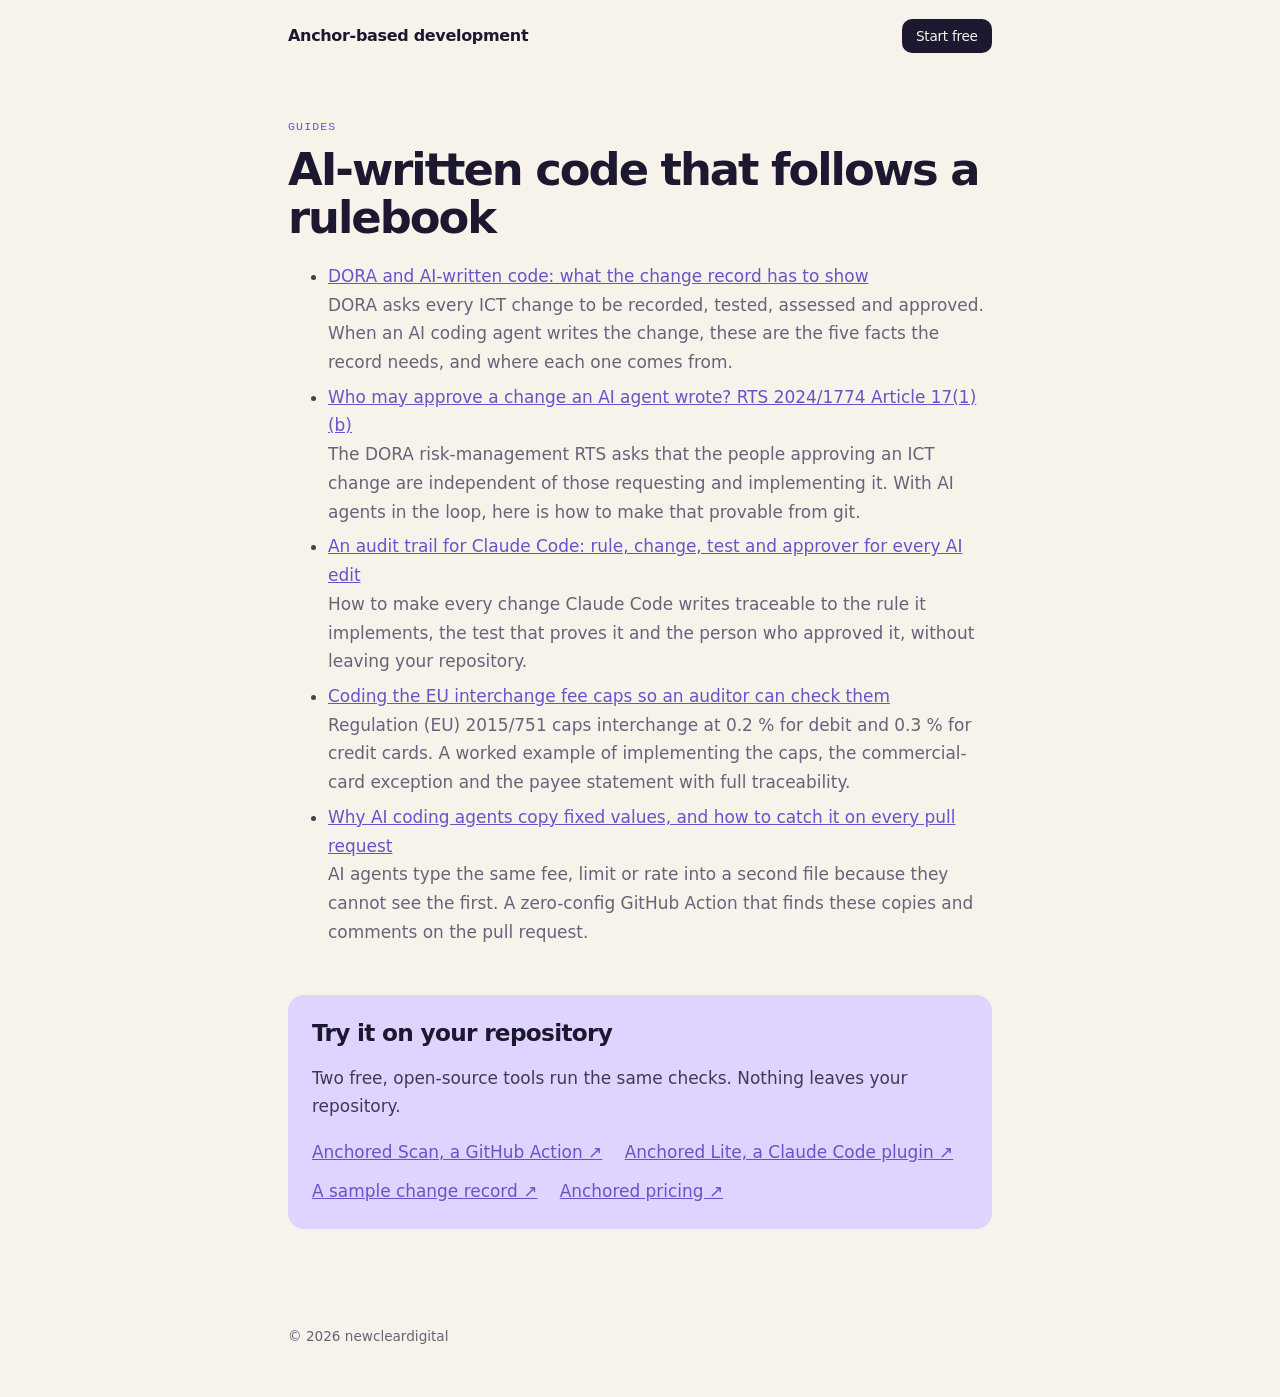
==== guides/index.html @ 083dac3a "Start free (Anchored Scan + Lite), Solo/Team/Design Partner, email instead of calls, sample DORA cha" ====
<!doctype html>
<html lang="en"><head>
<meta charset="utf-8"><meta name="viewport" content="width=device-width,initial-scale=1">
<title>Guides: AI-written code that follows a rulebook</title>
<meta name="description" content="Guides on DORA change records for AI-written code, approval independence, Claude Code audit trails, the EU interchange fee caps and copied fixed values.">
<link rel="canonical" href="https://anchored.newcleardigital.com/guides/">
<link rel="icon" href="../favicon.svg" type="image/svg+xml">
<style>
@font-face{font-family:"Space Grotesk";src:url(../fonts/space-grotesk.woff2) format("woff2");font-weight:300 700;font-display:swap}
@font-face{font-family:"DM Sans";src:url(../fonts/dm-sans.woff2) format("woff2");font-weight:100 1000;font-display:swap}
@font-face{font-family:"DM Mono";src:url(../fonts/dm-mono-400.woff2) format("woff2");font-weight:400;font-display:swap}
:root{--cream:#f7f2ea;--paper:#fffdf9;--ink:#1b1830;--muted:#67637a;--line:rgba(27,24,48,.12);--accent:#6a52c9;--lav-card:#ded4ff;--code:#17142b;--on-code:#ece8fb;
  --head:"Space Grotesk","Helvetica Neue",system-ui,sans-serif;--sans:"DM Sans","Helvetica Neue",system-ui,sans-serif;--mono:"DM Mono",ui-monospace,Menlo,Consolas,monospace;color-scheme:light}
@media (prefers-color-scheme:dark){:root:not([data-theme="light"]){--cream:#13111f;--paper:#1d1a2e;--ink:#f2eefa;--muted:#aaa6ba;--line:rgba(255,255,255,.12);--accent:#b9a6ff;--lav-card:#2d2750;color-scheme:dark}}
:root[data-theme="dark"]{--cream:#13111f;--paper:#1d1a2e;--ink:#f2eefa;--muted:#aaa6ba;--line:rgba(255,255,255,.12);--accent:#b9a6ff;--lav-card:#2d2750;color-scheme:dark}
*{box-sizing:border-box}html{-webkit-text-size-adjust:100%}
body{margin:0;background:var(--cream);color:var(--ink);font:400 1.06rem/1.7 var(--sans)}
a{color:var(--accent)}
.top{display:flex;justify-content:space-between;align-items:center;gap:1rem;max-width:46rem;margin:0 auto;padding:1.2rem 16px}
.top a{color:var(--ink);text-decoration:none;font:600 1rem var(--head);letter-spacing:-.02em}
.top .cta{font:500 .85rem var(--sans);padding:.55rem .9rem;border-radius:10px;background:var(--ink);color:var(--cream)}
main{max-width:46rem;margin:0 auto;padding:1rem 16px 4rem}
.eyebrow{font:400 .72rem var(--mono);letter-spacing:.1em;text-transform:uppercase;color:var(--accent);margin:2rem 0 .8rem}
h1{font:600 clamp(1.9rem,5vw,2.8rem)/1.08 var(--head);letter-spacing:-.045em;margin:0 0 1.2rem}
h2{font:600 1.45rem/1.2 var(--head);letter-spacing:-.03em;margin:2.4rem 0 .8rem}
.lede{font-size:1.15rem;color:var(--ink)}
p,li{color:color-mix(in srgb,var(--ink) 82%,transparent)}
li{margin:.35rem 0}
code{font:400 .9em var(--mono);background:var(--paper);border:1px solid var(--line);border-radius:5px;padding:.05em .3em}
pre{background:var(--code);color:var(--on-code);font:400 .82rem/1.6 var(--mono);padding:1rem 1.1rem;border-radius:12px;overflow-x:auto}
table{width:100%;border-collapse:collapse;font-size:.95rem;display:block;overflow-x:auto}
th,td{text-align:left;vertical-align:top;padding:.6rem .7rem;border-bottom:1px solid var(--line)}
th{font:600 .9rem var(--head)}
.box{margin-top:3rem;padding:1.5rem;border-radius:16px;background:var(--lav-card)}
.box h2{margin-top:0}
.box .links{display:flex;flex-wrap:wrap;gap:.6rem 1.4rem}
.faq dt{font:600 1.05rem var(--head);margin-top:1.2rem}.faq dd{margin:.3rem 0 0;color:var(--muted)}
.more{margin-top:3rem;border-top:1px solid var(--line);padding-top:1.4rem}
.more ul{padding-left:1.1rem}
footer{max-width:46rem;margin:0 auto;padding:2rem 16px 3rem;color:var(--muted);font-size:.85rem}
</style>
</head><body>
<header class="top"><a href="../">Anchor-based development</a><a class="cta" href="../#start">Start free</a></header>
<main><p class="eyebrow">Guides</p><h1>AI-written code that follows a rulebook</h1><ul><li><a href="dora-ai-written-code.html">DORA and AI-written code: what the change record has to show</a><br><span style="color:var(--muted)">DORA asks every ICT change to be recorded, tested, assessed and approved. When an AI coding agent writes the change, these are the five facts the record needs, and where each one comes from.</span></li><li><a href="ai-change-approval-independence.html">Who may approve a change an AI agent wrote? RTS 2024/1774 Article 17(1)(b)</a><br><span style="color:var(--muted)">The DORA risk-management RTS asks that the people approving an ICT change are independent of those requesting and implementing it. With AI agents in the loop, here is how to make that provable from git.</span></li><li><a href="claude-code-audit-trail.html">An audit trail for Claude Code: rule, change, test and approver for every AI edit</a><br><span style="color:var(--muted)">How to make every change Claude Code writes traceable to the rule it implements, the test that proves it and the person who approved it, without leaving your repository.</span></li><li><a href="interchange-fee-caps-in-code.html">Coding the EU interchange fee caps so an auditor can check them</a><br><span style="color:var(--muted)">Regulation (EU) 2015/751 caps interchange at 0.2 % for debit and 0.3 % for credit cards. A worked example of implementing the caps, the commercial-card exception and the payee statement with full traceability.</span></li><li><a href="ai-agents-copy-fixed-values.html">Why AI coding agents copy fixed values, and how to catch it on every pull request</a><br><span style="color:var(--muted)">AI agents type the same fee, limit or rate into a second file because they cannot see the first. A zero-config GitHub Action that finds these copies and comments on the pull request.</span></li></ul><div class="box">
<h2>Try it on your repository</h2>
<p>Two free, open-source tools run the same checks. Nothing leaves your repository.</p>
<div class="links"><a href="https://github.com/newcleardigital/anchored-scan">Anchored Scan, a GitHub Action ↗</a><a href="https://github.com/newcleardigital/anchored-lite">Anchored Lite, a Claude Code plugin ↗</a><a href="../sample/dora-change-record.html">A sample change record ↗</a><a href="../#pricing">Anchored pricing ↗</a></div>
</div></main>
<footer>© 2026 newcleardigital</footer>
<script data-goatcounter="https://newcleardigital.goatcounter.com/count" async src="https://gc.zgo.at/count.js"></script>
</body></html>
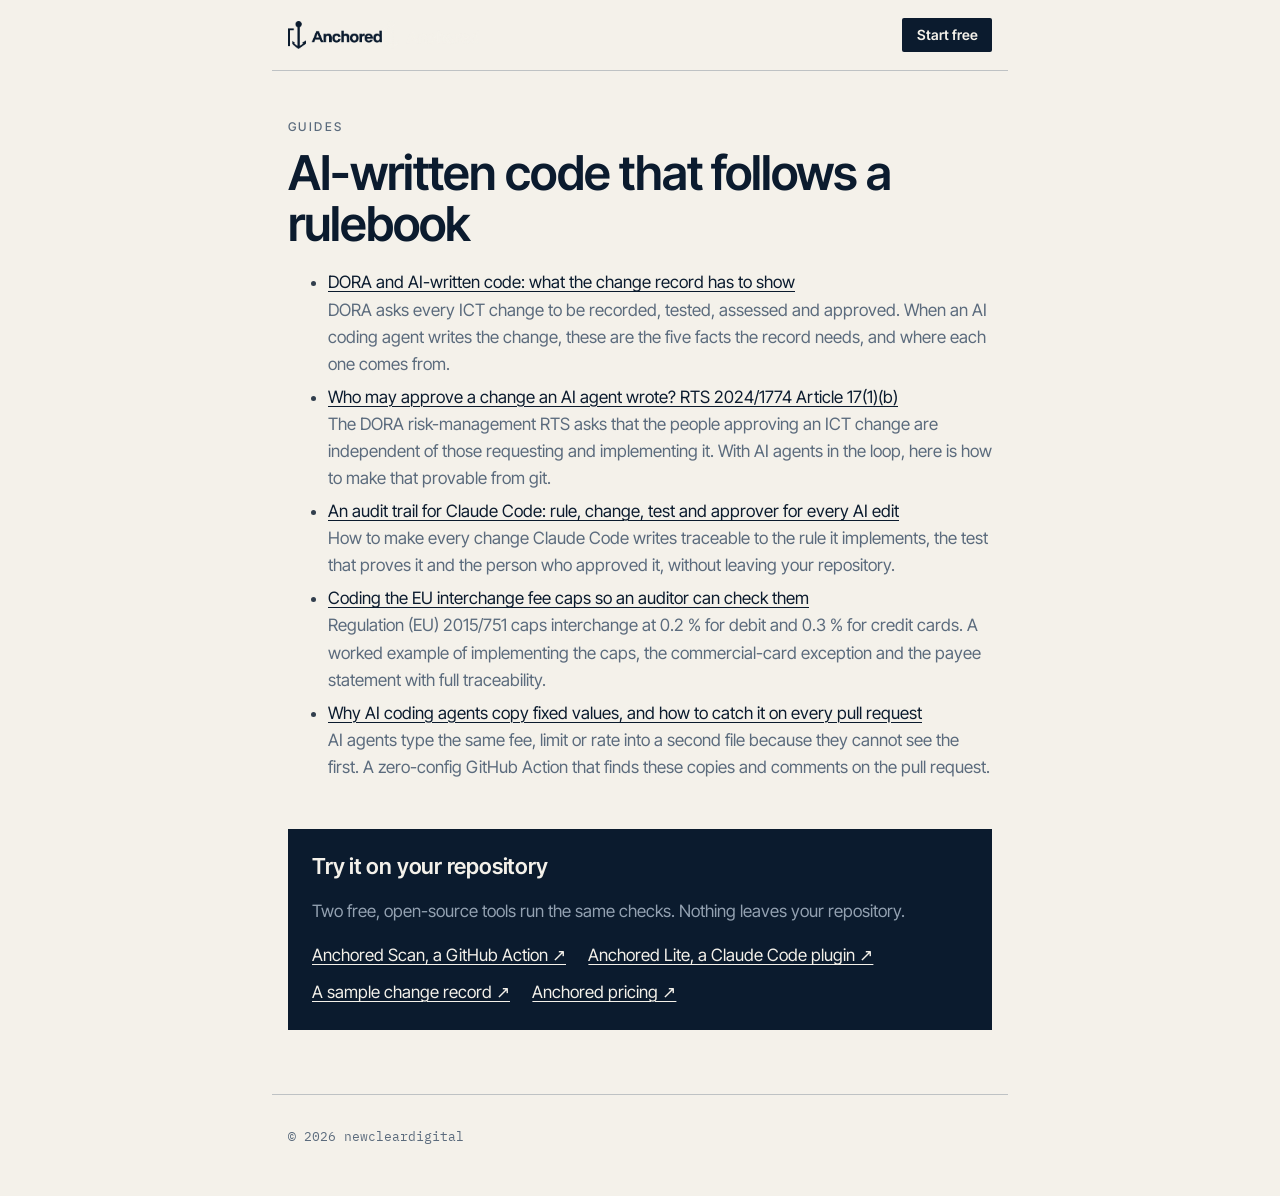
==== commit 582f9272: "Apply the Anchored design system From newcleardigital/anchor-development site/ at cde6790.  Co-Autho" ====
--- a/guides/index.html
+++ b/guides/index.html
@@ -4,43 +4,48 @@
 <title>Guides: AI-written code that follows a rulebook</title>
 <meta name="description" content="Guides on DORA change records for AI-written code, approval independence, Claude Code audit trails, the EU interchange fee caps and copied fixed values.">
 <link rel="canonical" href="https://anchored.newcleardigital.com/guides/">
-<link rel="icon" href="../favicon.svg" type="image/svg+xml">
+<link rel="icon" href="../brand/favicon-32.png" type="image/png" sizes="32x32">
 <style>
-@font-face{font-family:"Space Grotesk";src:url(../fonts/space-grotesk.woff2) format("woff2");font-weight:300 700;font-display:swap}
-@font-face{font-family:"DM Sans";src:url(../fonts/dm-sans.woff2) format("woff2");font-weight:100 1000;font-display:swap}
-@font-face{font-family:"DM Mono";src:url(../fonts/dm-mono-400.woff2) format("woff2");font-weight:400;font-display:swap}
-:root{--cream:#f7f2ea;--paper:#fffdf9;--ink:#1b1830;--muted:#67637a;--line:rgba(27,24,48,.12);--accent:#6a52c9;--lav-card:#ded4ff;--code:#17142b;--on-code:#ece8fb;
-  --head:"Space Grotesk","Helvetica Neue",system-ui,sans-serif;--sans:"DM Sans","Helvetica Neue",system-ui,sans-serif;--mono:"DM Mono",ui-monospace,Menlo,Consolas,monospace;color-scheme:light}
-@media (prefers-color-scheme:dark){:root:not([data-theme="light"]){--cream:#13111f;--paper:#1d1a2e;--ink:#f2eefa;--muted:#aaa6ba;--line:rgba(255,255,255,.12);--accent:#b9a6ff;--lav-card:#2d2750;color-scheme:dark}}
-:root[data-theme="dark"]{--cream:#13111f;--paper:#1d1a2e;--ink:#f2eefa;--muted:#aaa6ba;--line:rgba(255,255,255,.12);--accent:#b9a6ff;--lav-card:#2d2750;color-scheme:dark}
+@font-face{font-family:"Inter Tight";src:url(../fonts/inter-tight.woff2) format("woff2");font-weight:100 900;font-display:swap}
+@font-face{font-family:"IBM Plex Mono";src:url(../fonts/ibm-plex-mono-400.woff2) format("woff2");font-weight:400;font-display:swap}
+@font-face{font-family:"IBM Plex Mono";src:url(../fonts/ibm-plex-mono-500.woff2) format("woff2");font-weight:500;font-display:swap}
+:root{--surface:#f4f1ea;--sunken:#e9ebee;--ink:#0b1b2e;--muted:#5b6b7d;--hair:rgba(91,107,125,.35);--focus:#0b1b2e;
+  --sans:"Inter Tight","Helvetica Neue",Arial,sans-serif;--mono:"IBM Plex Mono",ui-monospace,Menlo,monospace;color-scheme:light}
+@media (prefers-color-scheme:dark){:root:not([data-theme="light"]){--surface:#0b1b2e;--sunken:#13263b;--ink:#f4f1ea;--muted:#93a1b1;--hair:rgba(147,161,177,.3);--focus:#c8963e;color-scheme:dark}}
+:root[data-theme="dark"]{--surface:#0b1b2e;--sunken:#13263b;--ink:#f4f1ea;--muted:#93a1b1;--hair:rgba(147,161,177,.3);--focus:#c8963e;color-scheme:dark}
 *{box-sizing:border-box}html{-webkit-text-size-adjust:100%}
-body{margin:0;background:var(--cream);color:var(--ink);font:400 1.06rem/1.7 var(--sans)}
-a{color:var(--accent)}
-.top{display:flex;justify-content:space-between;align-items:center;gap:1rem;max-width:46rem;margin:0 auto;padding:1.2rem 16px}
-.top a{color:var(--ink);text-decoration:none;font:600 1rem var(--head);letter-spacing:-.02em}
-.top .cta{font:500 .85rem var(--sans);padding:.55rem .9rem;border-radius:10px;background:var(--ink);color:var(--cream)}
+body{margin:0;background:var(--surface);color:var(--ink);font:400 1.0625rem/1.6 var(--sans);-webkit-font-smoothing:antialiased}
+a{color:var(--ink);text-underline-offset:.2em;text-decoration-thickness:1px}
+a:focus-visible{outline:2px solid var(--focus);outline-offset:2px}
+.top{display:flex;justify-content:space-between;align-items:center;gap:1rem;max-width:46rem;margin:0 auto;padding:1.1rem 16px;border-bottom:1px solid var(--hair)}
+.top .brand{display:inline-flex;text-decoration:none}.top .brand img{display:block;height:28px;width:auto}
+.logo-paper{display:none}
+@media (prefers-color-scheme:dark){:root:not([data-theme="light"]) .logo-navy{display:none}:root:not([data-theme="light"]) .logo-paper{display:block}}
+:root[data-theme="dark"] .logo-navy{display:none}:root[data-theme="dark"] .logo-paper{display:block}
+.top .cta{font:600 .875rem var(--sans);padding:.55rem .9rem;border-radius:2px;background:var(--ink);color:var(--surface);text-decoration:none}
 main{max-width:46rem;margin:0 auto;padding:1rem 16px 4rem}
-.eyebrow{font:400 .72rem var(--mono);letter-spacing:.1em;text-transform:uppercase;color:var(--accent);margin:2rem 0 .8rem}
-h1{font:600 clamp(1.9rem,5vw,2.8rem)/1.08 var(--head);letter-spacing:-.045em;margin:0 0 1.2rem}
-h2{font:600 1.45rem/1.2 var(--head);letter-spacing:-.03em;margin:2.4rem 0 .8rem}
-.lede{font-size:1.15rem;color:var(--ink)}
-p,li{color:color-mix(in srgb,var(--ink) 82%,transparent)}
+.eyebrow{font:500 .75rem var(--sans);letter-spacing:.2em;text-transform:uppercase;color:var(--muted);margin:2rem 0 .8rem}
+h1{font:600 clamp(2rem,5vw,3rem)/1.08 var(--sans);letter-spacing:-.02em;margin:0 0 1.2rem}
+h2{font:600 1.375rem/1.27 var(--sans);letter-spacing:-.01em;margin:2.4rem 0 .8rem}
+.lede{font-size:1.25rem;line-height:1.5;color:var(--ink)}
+p,li{color:color-mix(in srgb,var(--ink) 84%,transparent)}
 li{margin:.35rem 0}
-code{font:400 .9em var(--mono);background:var(--paper);border:1px solid var(--line);border-radius:5px;padding:.05em .3em}
-pre{background:var(--code);color:var(--on-code);font:400 .82rem/1.6 var(--mono);padding:1rem 1.1rem;border-radius:12px;overflow-x:auto}
-table{width:100%;border-collapse:collapse;font-size:.95rem;display:block;overflow-x:auto}
-th,td{text-align:left;vertical-align:top;padding:.6rem .7rem;border-bottom:1px solid var(--line)}
-th{font:600 .9rem var(--head)}
-.box{margin-top:3rem;padding:1.5rem;border-radius:16px;background:var(--lav-card)}
-.box h2{margin-top:0}
+code{font:400 .9em var(--mono);background:var(--sunken);padding:.05em .3em}
+pre{background:var(--sunken);color:var(--ink);font:400 .8125rem/1.6 var(--mono);padding:1rem;overflow-x:auto}
+table{width:100%;border-collapse:collapse;font-size:.9375rem;display:block;overflow-x:auto;border-top:1px solid var(--ink)}
+th,td{text-align:left;vertical-align:top;padding:.6rem .7rem;border-bottom:1px solid var(--hair)}
+th{font:500 .75rem var(--sans);letter-spacing:.2em;text-transform:uppercase;color:var(--muted)}
+.box{margin-top:3rem;padding:1.5rem;background:#0b1b2e;color:#f4f1ea}
+.box h2{margin-top:0;color:#f4f1ea}.box p{color:#93a1b1}.box a{color:#f4f1ea}
 .box .links{display:flex;flex-wrap:wrap;gap:.6rem 1.4rem}
-.faq dt{font:600 1.05rem var(--head);margin-top:1.2rem}.faq dd{margin:.3rem 0 0;color:var(--muted)}
-.more{margin-top:3rem;border-top:1px solid var(--line);padding-top:1.4rem}
+.faq{border-top:1px solid var(--hair)}
+.faq dt{font:600 1.0625rem var(--sans);margin-top:1.2rem}.faq dd{margin:.3rem 0 0;color:var(--muted)}
+.more{margin-top:3rem;border-top:1px solid var(--ink);padding-top:1.4rem}
 .more ul{padding-left:1.1rem}
-footer{max-width:46rem;margin:0 auto;padding:2rem 16px 3rem;color:var(--muted);font-size:.85rem}
+footer{max-width:46rem;margin:0 auto;padding:2rem 16px 3rem;color:var(--muted);font:400 .8125rem/1.6 var(--mono);border-top:1px solid var(--hair)}
 </style>
 </head><body>
-<header class="top"><a href="../">Anchor-based development</a><a class="cta" href="../#start">Start free</a></header>
+<header class="top"><a class="brand" href="../" aria-label="Anchored, home"><img class="logo-navy" src="../brand/anchored-logo-navy.png" width="538" height="160" alt="Anchored"><img class="logo-paper" src="../brand/anchored-logo-paper.png" width="479" height="139" alt="Anchored"></a><a class="cta" href="../#start">Start free</a></header>
 <main><p class="eyebrow">Guides</p><h1>AI-written code that follows a rulebook</h1><ul><li><a href="dora-ai-written-code.html">DORA and AI-written code: what the change record has to show</a><br><span style="color:var(--muted)">DORA asks every ICT change to be recorded, tested, assessed and approved. When an AI coding agent writes the change, these are the five facts the record needs, and where each one comes from.</span></li><li><a href="ai-change-approval-independence.html">Who may approve a change an AI agent wrote? RTS 2024/1774 Article 17(1)(b)</a><br><span style="color:var(--muted)">The DORA risk-management RTS asks that the people approving an ICT change are independent of those requesting and implementing it. With AI agents in the loop, here is how to make that provable from git.</span></li><li><a href="claude-code-audit-trail.html">An audit trail for Claude Code: rule, change, test and approver for every AI edit</a><br><span style="color:var(--muted)">How to make every change Claude Code writes traceable to the rule it implements, the test that proves it and the person who approved it, without leaving your repository.</span></li><li><a href="interchange-fee-caps-in-code.html">Coding the EU interchange fee caps so an auditor can check them</a><br><span style="color:var(--muted)">Regulation (EU) 2015/751 caps interchange at 0.2 % for debit and 0.3 % for credit cards. A worked example of implementing the caps, the commercial-card exception and the payee statement with full traceability.</span></li><li><a href="ai-agents-copy-fixed-values.html">Why AI coding agents copy fixed values, and how to catch it on every pull request</a><br><span style="color:var(--muted)">AI agents type the same fee, limit or rate into a second file because they cannot see the first. A zero-config GitHub Action that finds these copies and comments on the pull request.</span></li></ul><div class="box">
 <h2>Try it on your repository</h2>
 <p>Two free, open-source tools run the same checks. Nothing leaves your repository.</p>
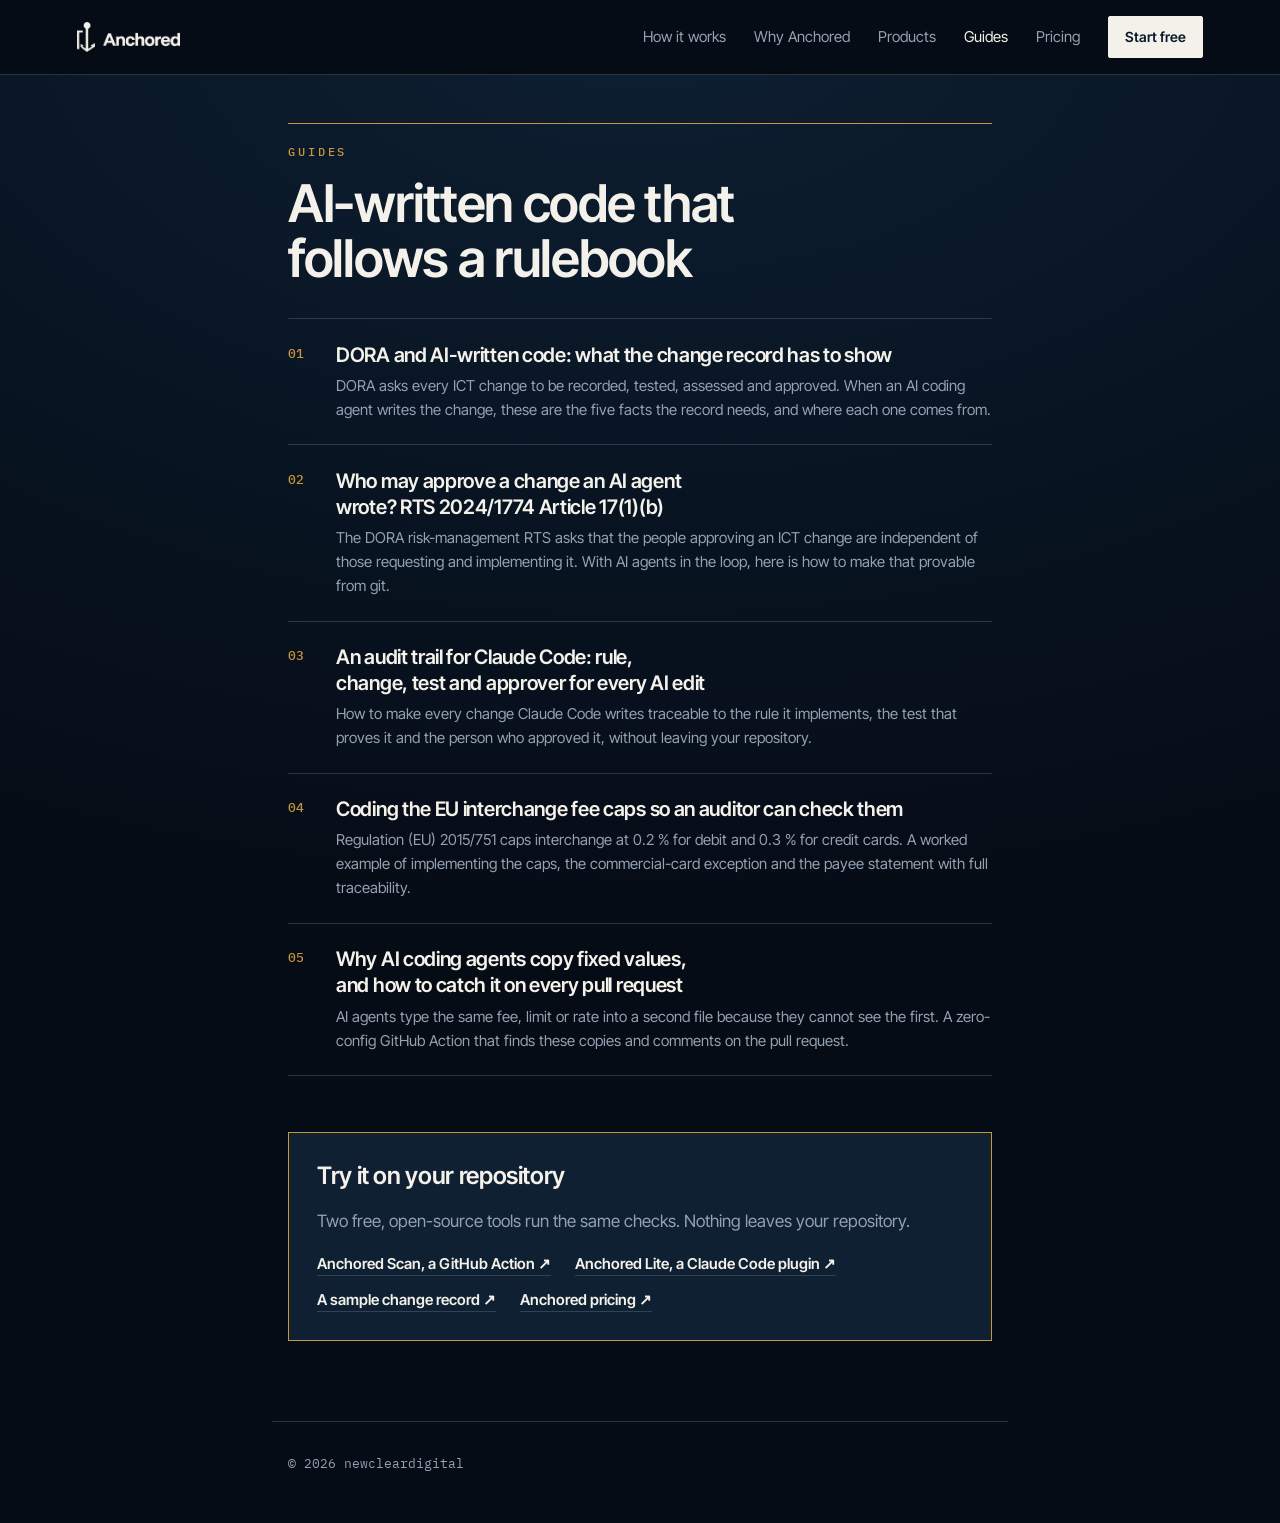
==== commit 94b27282: "Phone scroll at 60 fps; hover on every link; inner pages in the home look Co-Authored-By: Claude Opu" ====
--- a/guides/index.html
+++ b/guides/index.html
@@ -5,48 +5,12 @@
 <meta name="description" content="Guides on DORA change records for AI-written code, approval independence, Claude Code audit trails, the EU interchange fee caps and copied fixed values.">
 <link rel="canonical" href="https://anchored.newcleardigital.com/guides/">
 <link rel="icon" href="../brand/favicon-32.png" type="image/png" sizes="32x32">
-<style>
-@font-face{font-family:"Inter Tight";src:url(../fonts/inter-tight.woff2) format("woff2");font-weight:100 900;font-display:swap}
-@font-face{font-family:"IBM Plex Mono";src:url(../fonts/ibm-plex-mono-400.woff2) format("woff2");font-weight:400;font-display:swap}
-@font-face{font-family:"IBM Plex Mono";src:url(../fonts/ibm-plex-mono-500.woff2) format("woff2");font-weight:500;font-display:swap}
-:root{--surface:#f4f1ea;--sunken:#e9ebee;--ink:#0b1b2e;--muted:#5b6b7d;--hair:rgba(91,107,125,.35);--focus:#0b1b2e;
-  --sans:"Inter Tight","Helvetica Neue",Arial,sans-serif;--mono:"IBM Plex Mono",ui-monospace,Menlo,monospace;color-scheme:light}
-@media (prefers-color-scheme:dark){:root:not([data-theme="light"]){--surface:#0b1b2e;--sunken:#13263b;--ink:#f4f1ea;--muted:#93a1b1;--hair:rgba(147,161,177,.3);--focus:#c8963e;color-scheme:dark}}
-:root[data-theme="dark"]{--surface:#0b1b2e;--sunken:#13263b;--ink:#f4f1ea;--muted:#93a1b1;--hair:rgba(147,161,177,.3);--focus:#c8963e;color-scheme:dark}
-*{box-sizing:border-box}html{-webkit-text-size-adjust:100%}
-body{margin:0;background:var(--surface);color:var(--ink);font:400 1.0625rem/1.6 var(--sans);-webkit-font-smoothing:antialiased}
-a{color:var(--ink);text-underline-offset:.2em;text-decoration-thickness:1px}
-a:focus-visible{outline:2px solid var(--focus);outline-offset:2px}
-.top{display:flex;justify-content:space-between;align-items:center;gap:1rem;max-width:46rem;margin:0 auto;padding:1.1rem 16px;border-bottom:1px solid var(--hair)}
-.top .brand{display:inline-flex;text-decoration:none}.top .brand img{display:block;height:28px;width:auto}
-.logo-paper{display:none}
-@media (prefers-color-scheme:dark){:root:not([data-theme="light"]) .logo-navy{display:none}:root:not([data-theme="light"]) .logo-paper{display:block}}
-:root[data-theme="dark"] .logo-navy{display:none}:root[data-theme="dark"] .logo-paper{display:block}
-.top .cta{font:600 .875rem var(--sans);padding:.55rem .9rem;border-radius:2px;background:var(--ink);color:var(--surface);text-decoration:none}
-main{max-width:46rem;margin:0 auto;padding:1rem 16px 4rem}
-.eyebrow{font:500 .75rem var(--sans);letter-spacing:.2em;text-transform:uppercase;color:var(--muted);margin:2rem 0 .8rem}
-h1{font:600 clamp(2rem,5vw,3rem)/1.08 var(--sans);letter-spacing:-.02em;margin:0 0 1.2rem}
-h2{font:600 1.375rem/1.27 var(--sans);letter-spacing:-.01em;margin:2.4rem 0 .8rem}
-.lede{font-size:1.25rem;line-height:1.5;color:var(--ink)}
-p,li{color:color-mix(in srgb,var(--ink) 84%,transparent)}
-li{margin:.35rem 0}
-code{font:400 .9em var(--mono);background:var(--sunken);padding:.05em .3em}
-pre{background:var(--sunken);color:var(--ink);font:400 .8125rem/1.6 var(--mono);padding:1rem;overflow-x:auto}
-table{width:100%;border-collapse:collapse;font-size:.9375rem;display:block;overflow-x:auto;border-top:1px solid var(--ink)}
-th,td{text-align:left;vertical-align:top;padding:.6rem .7rem;border-bottom:1px solid var(--hair)}
-th{font:500 .75rem var(--sans);letter-spacing:.2em;text-transform:uppercase;color:var(--muted)}
-.box{margin-top:3rem;padding:1.5rem;background:#0b1b2e;color:#f4f1ea}
-.box h2{margin-top:0;color:#f4f1ea}.box p{color:#93a1b1}.box a{color:#f4f1ea}
-.box .links{display:flex;flex-wrap:wrap;gap:.6rem 1.4rem}
-.faq{border-top:1px solid var(--hair)}
-.faq dt{font:600 1.0625rem var(--sans);margin-top:1.2rem}.faq dd{margin:.3rem 0 0;color:var(--muted)}
-.more{margin-top:3rem;border-top:1px solid var(--ink);padding-top:1.4rem}
-.more ul{padding-left:1.1rem}
-footer{max-width:46rem;margin:0 auto;padding:2rem 16px 3rem;color:var(--muted);font:400 .8125rem/1.6 var(--mono);border-top:1px solid var(--hair)}
-</style>
+<link rel="stylesheet" href="../inner.css">
 </head><body>
-<header class="top"><a class="brand" href="../" aria-label="Anchored, home"><img class="logo-navy" src="../brand/anchored-logo-navy.png" width="538" height="160" alt="Anchored"><img class="logo-paper" src="../brand/anchored-logo-paper.png" width="479" height="139" alt="Anchored"></a><a class="cta" href="../#start">Start free</a></header>
-<main><p class="eyebrow">Guides</p><h1>AI-written code that follows a rulebook</h1><ul><li><a href="dora-ai-written-code.html">DORA and AI-written code: what the change record has to show</a><br><span style="color:var(--muted)">DORA asks every ICT change to be recorded, tested, assessed and approved. When an AI coding agent writes the change, these are the five facts the record needs, and where each one comes from.</span></li><li><a href="ai-change-approval-independence.html">Who may approve a change an AI agent wrote? RTS 2024/1774 Article 17(1)(b)</a><br><span style="color:var(--muted)">The DORA risk-management RTS asks that the people approving an ICT change are independent of those requesting and implementing it. With AI agents in the loop, here is how to make that provable from git.</span></li><li><a href="claude-code-audit-trail.html">An audit trail for Claude Code: rule, change, test and approver for every AI edit</a><br><span style="color:var(--muted)">How to make every change Claude Code writes traceable to the rule it implements, the test that proves it and the person who approved it, without leaving your repository.</span></li><li><a href="interchange-fee-caps-in-code.html">Coding the EU interchange fee caps so an auditor can check them</a><br><span style="color:var(--muted)">Regulation (EU) 2015/751 caps interchange at 0.2 % for debit and 0.3 % for credit cards. A worked example of implementing the caps, the commercial-card exception and the payee statement with full traceability.</span></li><li><a href="ai-agents-copy-fixed-values.html">Why AI coding agents copy fixed values, and how to catch it on every pull request</a><br><span style="color:var(--muted)">AI agents type the same fee, limit or rate into a second file because they cannot see the first. A zero-config GitHub Action that finds these copies and comments on the pull request.</span></li></ul><div class="box">
+<a class="skip" href="#main">Skip to content</a>
+<header class="site-header"><a class="brand" href="../" aria-label="Anchored, home"><img src="../brand/anchored-logo-paper.png" width="479" height="139" alt="Anchored"></a>
+<nav class="nav" aria-label="Main"><a href="../#how">How it works</a><a href="../#value">Why Anchored</a><a href="../#start">Products</a><a href="./" aria-current="page">Guides</a><a href="../#pricing">Pricing</a><a class="header-cta" href="../#start">Start free</a></nav></header>
+<main id="main"><p class="eyebrow">Guides</p><h1>AI-written code that follows a rulebook</h1><ol class="guide-list"><li><a href="dora-ai-written-code.html"><h2>DORA and AI-written code: what the change record has to show</h2><p>DORA asks every ICT change to be recorded, tested, assessed and approved. When an AI coding agent writes the change, these are the five facts the record needs, and where each one comes from.</p></a></li><li><a href="ai-change-approval-independence.html"><h2>Who may approve a change an AI agent wrote? RTS 2024/1774 Article 17(1)(b)</h2><p>The DORA risk-management RTS asks that the people approving an ICT change are independent of those requesting and implementing it. With AI agents in the loop, here is how to make that provable from git.</p></a></li><li><a href="claude-code-audit-trail.html"><h2>An audit trail for Claude Code: rule, change, test and approver for every AI edit</h2><p>How to make every change Claude Code writes traceable to the rule it implements, the test that proves it and the person who approved it, without leaving your repository.</p></a></li><li><a href="interchange-fee-caps-in-code.html"><h2>Coding the EU interchange fee caps so an auditor can check them</h2><p>Regulation (EU) 2015/751 caps interchange at 0.2 % for debit and 0.3 % for credit cards. A worked example of implementing the caps, the commercial-card exception and the payee statement with full traceability.</p></a></li><li><a href="ai-agents-copy-fixed-values.html"><h2>Why AI coding agents copy fixed values, and how to catch it on every pull request</h2><p>AI agents type the same fee, limit or rate into a second file because they cannot see the first. A zero-config GitHub Action that finds these copies and comments on the pull request.</p></a></li></ol><div class="box">
 <h2>Try it on your repository</h2>
 <p>Two free, open-source tools run the same checks. Nothing leaves your repository.</p>
 <div class="links"><a href="https://github.com/newcleardigital/anchored-scan">Anchored Scan, a GitHub Action ↗</a><a href="https://github.com/newcleardigital/anchored-lite">Anchored Lite, a Claude Code plugin ↗</a><a href="../sample/dora-change-record.html">A sample change record ↗</a><a href="../#pricing">Anchored pricing ↗</a></div>
--- a/inner.css
+++ b/inner.css
@@ -0,0 +1,93 @@
+/* Inner pages (guides, sample record): the home page's system without the film.
+   Navy ground, paper ink, one brass thread; same header and nav as home. */
+@font-face{font-family:"Inter Tight";src:url(fonts/inter-tight.woff2) format("woff2");font-weight:100 900;font-display:swap}
+@font-face{font-family:"IBM Plex Mono";src:url(fonts/ibm-plex-mono-400.woff2) format("woff2");font-weight:400;font-display:swap}
+@font-face{font-family:"IBM Plex Mono";src:url(fonts/ibm-plex-mono-500.woff2) format("woff2");font-weight:500;font-display:swap}
+@view-transition{navigation:auto}
+:root{
+  --navy:#0b1b2e;--paper:#f4f1ea;--brass:#c8963e;--gold:#f0c06a;
+  --ink:var(--paper);--muted:#93a1b1;--hair:rgba(147,161,177,.26);--sunken:rgba(19,38,59,.78);--accent-fill:rgba(200,150,62,.34);
+  --sans:"Inter Tight","Helvetica Neue",Arial,sans-serif;--mono:"IBM Plex Mono",ui-monospace,Menlo,monospace;
+  --pad:clamp(16px,6vw,96px);color-scheme:dark}
+*,*::before,*::after{box-sizing:border-box}
+html{-webkit-text-size-adjust:100%;background:#060c16}
+body{margin:0;background:radial-gradient(120% 60% at 50% 0,#0e2033,#081422 55%,#060c16) no-repeat #060c16;color:var(--ink);font:400 1.0625rem/1.6 var(--sans);-webkit-font-smoothing:antialiased}
+a{color:var(--ink);text-decoration:none;background:linear-gradient(var(--gold),var(--gold)) no-repeat 0 100%/0 1px;box-shadow:inset 0 -1px var(--hair);transition:background-size .3s cubic-bezier(.2,.7,.2,1),color .2s}
+a:hover{background-size:100% 1px;color:var(--gold)}
+a:focus-visible{outline:2px solid var(--brass);outline-offset:2px}
+.skip{position:absolute;left:-999px}.skip:focus{left:16px;top:.5rem;z-index:20;background:var(--navy);padding:.5rem .8rem;border:1px solid var(--muted)}
+
+/* Header: the same bar as home */
+.site-header{position:sticky;top:0;z-index:10;display:flex;align-items:center;gap:1.5rem;padding:1rem max(var(--pad),calc((100% - 1280px) / 2 + var(--pad)));background:#060c16;border-bottom:1px solid var(--hair);view-transition-name:site-header}
+.site-header a{box-shadow:none}
+.brand{display:inline-flex;margin-right:auto;background:none!important}
+.brand img{display:block;height:30px;width:auto}
+.nav{display:flex;align-items:center;gap:1.75rem;font-size:.9375rem;color:var(--muted)}
+.nav a{color:inherit}.nav a:hover,.nav a[aria-current]{color:var(--ink)}
+.header-cta{padding:.55rem 1rem;border:1px solid var(--ink);border-radius:2px;font-size:.875rem;font-weight:600;color:var(--navy)!important;background:var(--ink)!important;white-space:nowrap;transition:background-color .2s,border-color .2s}
+.header-cta:hover{background:var(--gold)!important;border-color:var(--gold)}
+@media (max-width:860px){.nav a:not(.header-cta){display:none}.brand img{height:26px}}
+
+/* Article */
+main{max-width:46rem;margin:0 auto;padding:3rem 16px 5rem}
+.eyebrow{margin:0 0 1rem;padding-top:1.25rem;border-top:1px solid var(--brass);font:500 .75rem/1.33 var(--mono);letter-spacing:.24em;text-transform:uppercase;color:var(--brass)}
+h1{font:600 clamp(2rem,5vw,3.25rem)/1.06 var(--sans);letter-spacing:-.025em;margin:0 0 1.4rem;text-wrap:balance}
+h2{font:600 1.5rem/1.25 var(--sans);letter-spacing:-.015em;margin:3rem 0 .9rem;text-wrap:balance}
+.lede{font-size:1.25rem;line-height:1.5;color:var(--ink)}
+p,li,dd{color:#c3ccd6}
+b,strong{color:var(--ink)}
+ol,ul{padding-left:1.25rem}
+li{margin:.45rem 0}
+li::marker{color:var(--brass);font:500 .875rem var(--mono)}
+code{font:400 .875em var(--mono);background:var(--sunken);padding:.05em .3em;color:var(--ink)}
+pre{background:var(--sunken);border:1px solid var(--hair);color:var(--ink);font:400 .8125rem/1.6 var(--mono);padding:1.1rem 1.25rem;overflow-x:auto}
+pre code{background:none;padding:0}
+table{width:100%;border-collapse:collapse;font-size:.9375rem;display:block;overflow-x:auto;border-top:1px solid var(--brass)}
+th,td{text-align:left;vertical-align:top;padding:.7rem .8rem;border-bottom:1px solid var(--hair)}
+th{font:500 .75rem var(--sans);letter-spacing:.2em;text-transform:uppercase;color:var(--muted)}
+
+/* Try it: the brass-edged panel */
+.box{margin-top:3.5rem;padding:1.75rem;background:var(--sunken);border:1px solid var(--brass)}
+.box h2{margin-top:0}
+.box p{color:var(--muted)}
+.box .links{display:flex;flex-wrap:wrap;gap:.75rem 1.5rem;font-weight:600;font-size:.9375rem}
+.faq{border-top:1px solid var(--hair);margin:0}
+.faq dt{font:600 1.0625rem var(--sans);margin-top:1.4rem}.faq dd{margin:.35rem 0 0;color:var(--muted)}
+.more{margin-top:3.5rem;padding-top:1.25rem;border-top:1px solid var(--brass)}
+.more > p{font:500 .75rem var(--mono);letter-spacing:.24em;text-transform:uppercase;color:var(--brass)}
+.more ul{list-style:none;padding:0}
+.more li{position:relative;padding-left:1.1rem}
+.more li::before{content:"";position:absolute;left:0;top:.65em;width:6px;height:6px;background:var(--brass)}
+
+/* Guides index: numbered rows, like the home guide list */
+.guide-list{list-style:none;padding:0;margin:2rem 0 0;counter-reset:g;border-top:1px solid var(--hair)}
+.guide-list li{counter-increment:g;margin:0;border-bottom:1px solid var(--hair)}
+.guide-list a{display:grid;grid-template-columns:3rem minmax(0,1fr);gap:.4rem 0;padding:1.4rem 0;background:none;box-shadow:none}
+.guide-list a::before{content:"0" counter(g);grid-row:span 2;font:500 .8125rem/1.9 var(--mono);color:var(--brass)}
+.guide-list h2{margin:0;font-size:1.25rem;line-height:1.3;justify-self:start;background:linear-gradient(var(--gold),var(--gold)) no-repeat 0 100%/0 1px;transition:color .2s,background-size .3s cubic-bezier(.2,.7,.2,1)}
+.guide-list p{margin:0;color:var(--muted);font-size:.9375rem}
+.guide-list a:hover{color:var(--ink)}
+.guide-list a:hover h2{color:var(--gold);background-size:100% 1px}
+.brand img{transition:transform .3s cubic-bezier(.2,.7,.2,1)}
+.brand:hover img{transform:translateY(2px)}
+
+/* Sample record: the exported sheet, white, on the navy desk. Its own CSS is scoped to .sheet;
+   these undo the article styles above that would otherwise reach into it. */
+main.wide{max-width:1600px;padding-inline:clamp(16px,3vw,48px)}
+.sheet{margin:0!important;padding:clamp(16px,3vw,32px);border-top:3px solid var(--brass);box-shadow:0 30px 80px rgba(0,0,0,.45)}
+.sheet h1{font-family:system-ui,sans-serif;font-weight:700;letter-spacing:0;line-height:1.3;text-wrap:wrap}
+.sheet p{color:inherit}
+.sheet table{display:table;border-top:0;font-size:inherit}
+.sheet td:first-child{white-space:nowrap;word-break:normal}
+@media (max-width:860px){.sheet .wrap table{min-width:80rem}}
+.sheet th{font:600 12px/1.4 system-ui,sans-serif;letter-spacing:0;text-transform:none;color:#111}
+.sheet td{color:#111}
+.sheet code{background:none;padding:0;color:inherit;font-size:.95em}
+.sheet b{color:inherit}
+.sheet a{color:#0b1b2e;box-shadow:inset 0 -1px #0b1b2e}
+.sheet a:hover{color:#0b1b2e}
+@media print{.site-header,.skip,main.wide > .eyebrow{display:none}body,html{background:#fff}main.wide{padding:0;max-width:none}.sheet{padding:0;border:0;box-shadow:none}}
+
+footer{max-width:46rem;margin:0 auto;padding:2rem 16px 3rem;color:var(--muted);font:400 .8125rem/1.6 var(--mono);border-top:1px solid var(--hair)}
+
+@media (prefers-reduced-motion:reduce){@view-transition{navigation:none}a,.header-cta{transition:none}}
